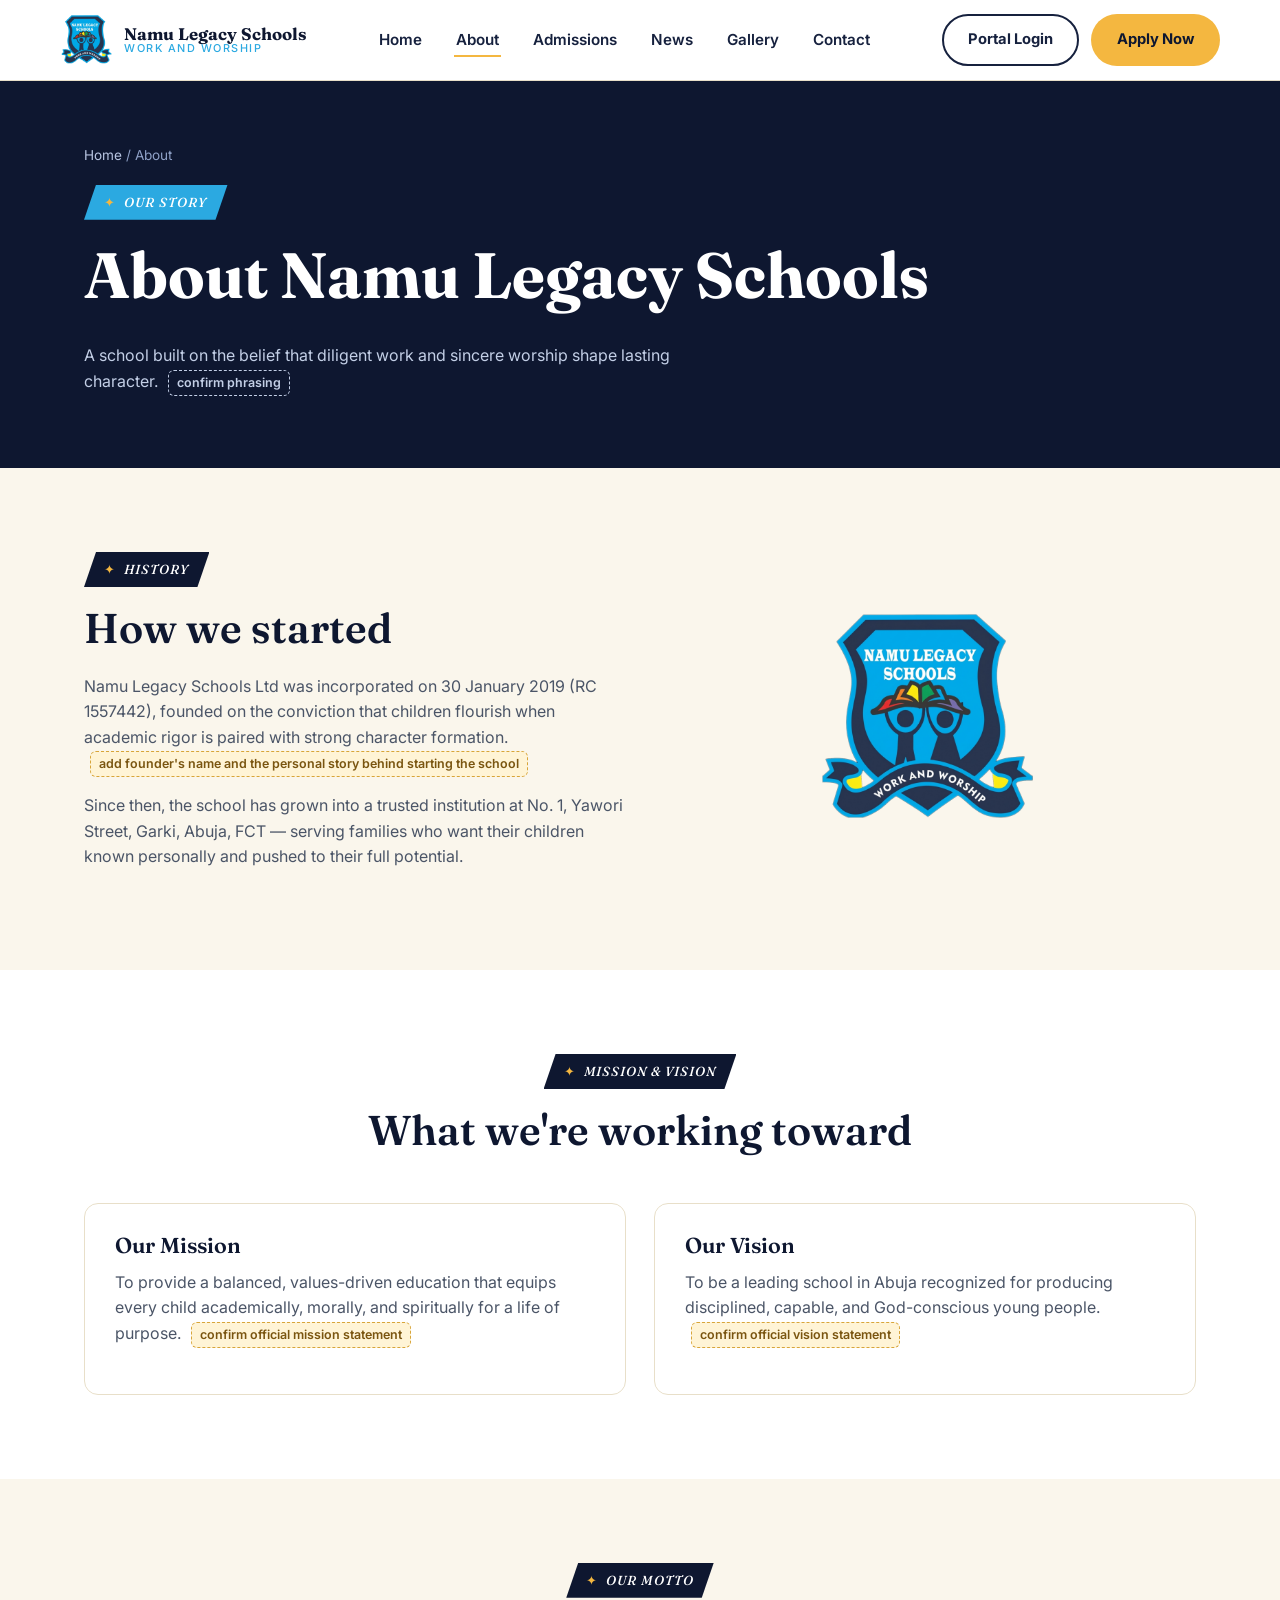
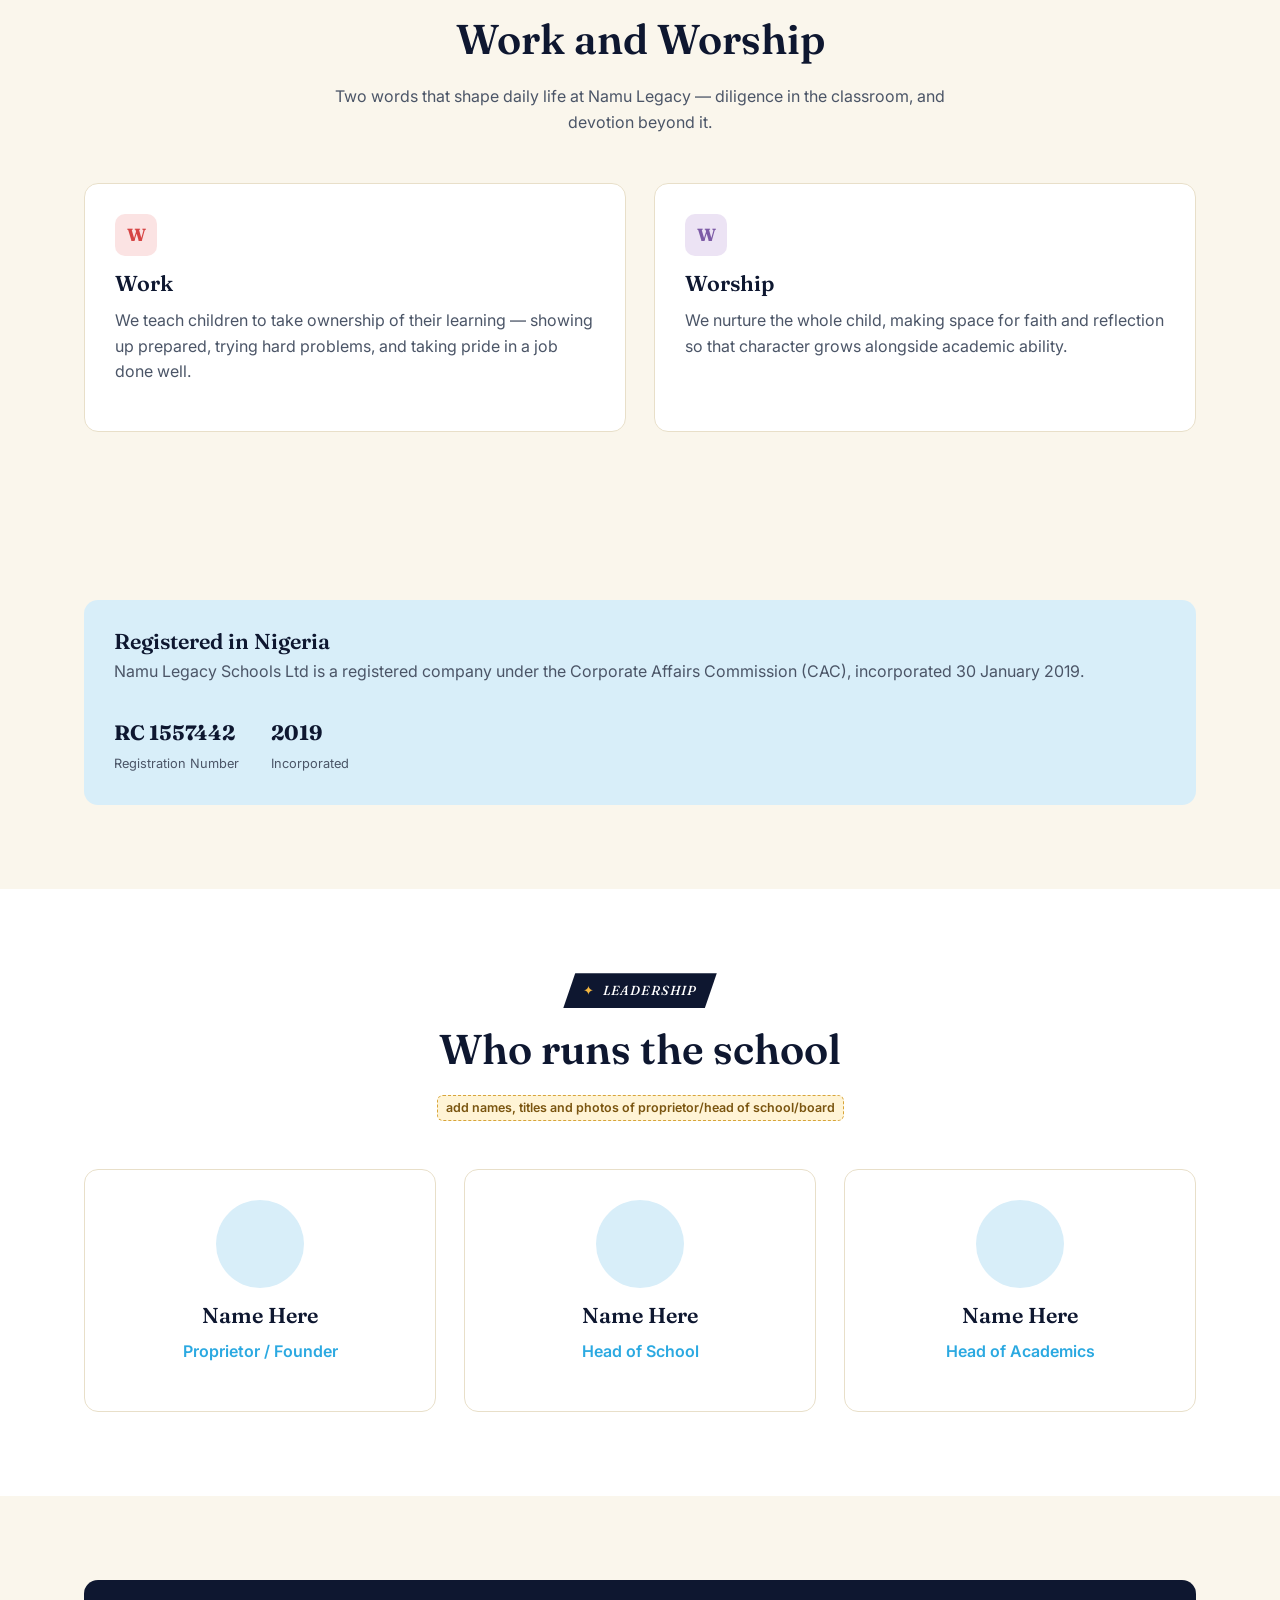
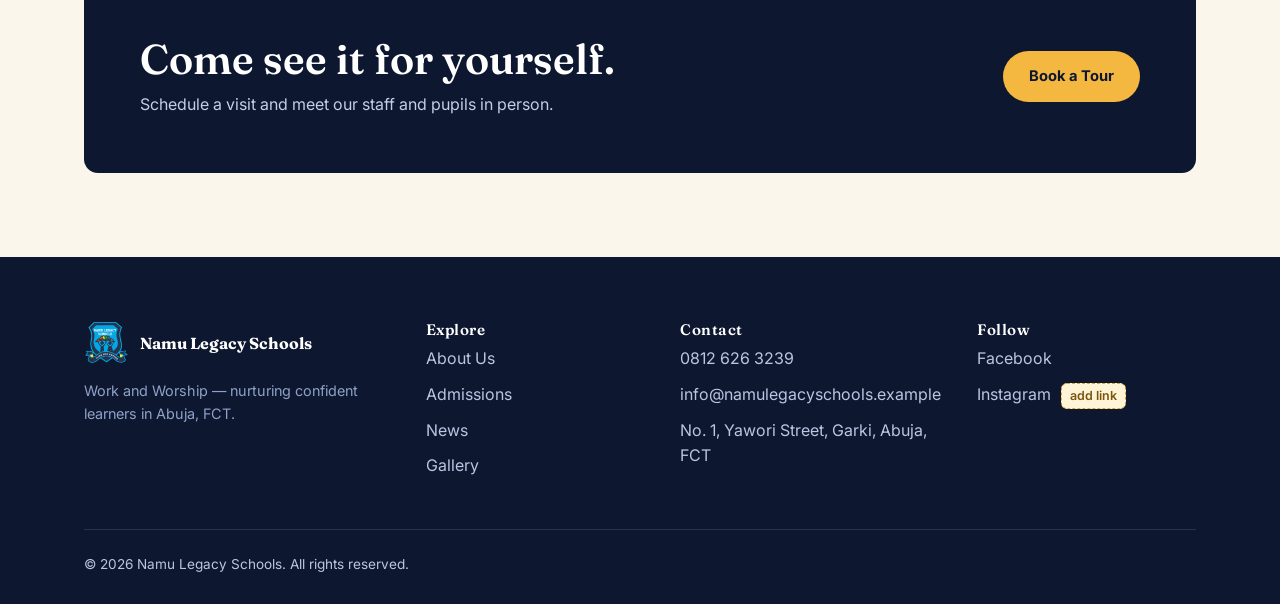
==== about.html @ 442cba7d "Add files via upload" ====
<!DOCTYPE html>
<html lang="en">
<head>
<meta charset="UTF-8">
<meta name="viewport" content="width=device-width, initial-scale=1.0">
<title>About Us | Namu Legacy Schools</title>
<meta name="description" content="Learn about Namu Legacy Schools' history, mission and the Work and Worship philosophy that guides everything we do.">
<link rel="icon" href="images/logo.png">
<link rel="preconnect" href="https://fonts.googleapis.com">
<link href="https://fonts.googleapis.com/css2?family=Fraunces:ital,wght@0,500;0,600;0,700;1,500&family=Inter:wght@400;500;600;700&display=swap" rel="stylesheet">
<link rel="stylesheet" href="css/style.css">
</head>
<body>
<a href="#main" class="skip-link">Skip to content</a>

<header class="site-header">
  <div class="container nav">
    <a href="index.html" class="brand">
      <img src="images/logo.png" alt="Namu Legacy Schools crest">
      <span class="brand-text">Namu Legacy Schools<span>Work and Worship</span></span>
    </a>
    <ul class="nav-links">
      <li><a href="index.html">Home</a></li>
      <li><a href="about.html" aria-current="page">About</a></li>
      <li><a href="admissions.html">Admissions</a></li>
      <li><a href="news.html">News</a></li>
      <li><a href="gallery.html">Gallery</a></li>
      <li><a href="contact.html">Contact</a></li>
    </ul>
    <div class="nav-cta">
      <a href="#" class="btn btn-outline">Portal Login</a>
      <a href="admissions.html" class="btn btn-primary">Apply Now</a>
    </div>
    <button class="nav-toggle" aria-label="Toggle menu" aria-expanded="false">☰</button>
  </div>
</header>

<main id="main">

  <div class="page-header">
    <div class="container">
      <div class="crumbs"><a href="index.html">Home</a> / About</div>
      <span class="ribbon">Our Story</span>
      <h1>About Namu Legacy Schools</h1>
      <p>A school built on the belief that diligent work and sincere worship shape lasting character. <span class="needs-content" style="background:transparent;border-color:#c3cfe6;color:#c3cfe6;">confirm phrasing</span></p>
    </div>
  </div>

  <section>
    <div class="container grid-2" style="align-items:center;">
      <div>
        <span class="ribbon">History</span>
        <h2>How we started</h2>
        <p>Namu Legacy Schools Ltd was incorporated on 30 January 2019 (RC 1557442), founded on the conviction that children flourish when academic rigor is paired with strong character formation. <span class="needs-content">add founder's name and the personal story behind starting the school</span></p>
        <p>Since then, the school has grown into a trusted institution at No. 1, Yawori Street, Garki, Abuja, FCT — serving families who want their children known personally and pushed to their full potential.</p>
      </div>
      <div style="text-align:center;">
        <img src="images/logo.png" alt="Namu Legacy Schools crest" style="max-width:220px;margin:0 auto;">
      </div>
    </div>
  </section>

  <section class="section-alt">
    <div class="container">
      <div class="section-head center">
        <span class="ribbon">Mission &amp; Vision</span>
        <h2>What we're working toward</h2>
      </div>
      <div class="grid-2">
        <div class="card">
          <h3>Our Mission</h3>
          <p>To provide a balanced, values-driven education that equips every child academically, morally, and spiritually for a life of purpose. <span class="needs-content">confirm official mission statement</span></p>
        </div>
        <div class="card">
          <h3>Our Vision</h3>
          <p>To be a leading school in Abuja recognized for producing disciplined, capable, and God-conscious young people. <span class="needs-content">confirm official vision statement</span></p>
        </div>
      </div>
    </div>
  </section>

  <section>
    <div class="container">
      <div class="section-head center">
        <span class="ribbon">Our Motto</span>
        <h2>Work and Worship</h2>
        <p>Two words that shape daily life at Namu Legacy — diligence in the classroom, and devotion beyond it.</p>
      </div>
      <div class="grid-2">
        <div class="card">
          <div class="mark" style="background:#fbe3e3;color:var(--book-red);">W</div>
          <h3>Work</h3>
          <p>We teach children to take ownership of their learning — showing up prepared, trying hard problems, and taking pride in a job done well.</p>
        </div>
        <div class="card">
          <div class="mark" style="background:#ece3f4;color:var(--book-purple);">W</div>
          <h3>Worship</h3>
          <p>We nurture the whole child, making space for faith and reflection so that character grows alongside academic ability.</p>
        </div>
      </div>
    </div>
  </section>

  <section>
    <div class="container">
      <div class="card" style="background:var(--sky-dim);border:none;display:flex;gap:32px;flex-wrap:wrap;align-items:center;justify-content:space-between;">
        <div>
          <h3 style="margin-bottom:4px;">Registered in Nigeria</h3>
          <p style="margin:0;color:var(--ink-soft);">Namu Legacy Schools Ltd is a registered company under the Corporate Affairs Commission (CAC), incorporated 30 January 2019.</p>
        </div>
        <div style="display:flex;gap:32px;">
          <div>
            <strong style="display:block;font-family:var(--font-display);font-size:1.3rem;color:var(--navy-deep);">RC 1557442</strong>
            <span style="font-size:0.8rem;color:var(--ink-soft);">Registration Number</span>
          </div>
          <div>
            <strong style="display:block;font-family:var(--font-display);font-size:1.3rem;color:var(--navy-deep);">2019</strong>
            <span style="font-size:0.8rem;color:var(--ink-soft);">Incorporated</span>
          </div>
        </div>
      </div>
    </div>
  </section>

  <section class="section-alt">
    <div class="container">
      <div class="section-head center">
        <span class="ribbon">Leadership</span>
        <h2>Who runs the school</h2>
        <p class="needs-content" style="display:block;width:fit-content;margin:0 auto;">add names, titles and photos of proprietor/head of school/board</p>
      </div>
      <div class="grid-3">
        <div class="card" style="text-align:center;">
          <div style="width:88px;height:88px;border-radius:50%;background:var(--sky-dim);margin:0 auto 16px;"></div>
          <h3>Name Here</h3>
          <p style="color:var(--sky);font-weight:600;">Proprietor / Founder</p>
        </div>
        <div class="card" style="text-align:center;">
          <div style="width:88px;height:88px;border-radius:50%;background:var(--sky-dim);margin:0 auto 16px;"></div>
          <h3>Name Here</h3>
          <p style="color:var(--sky);font-weight:600;">Head of School</p>
        </div>
        <div class="card" style="text-align:center;">
          <div style="width:88px;height:88px;border-radius:50%;background:var(--sky-dim);margin:0 auto 16px;"></div>
          <h3>Name Here</h3>
          <p style="color:var(--sky);font-weight:600;">Head of Academics</p>
        </div>
      </div>
    </div>
  </section>

  <section>
    <div class="container">
      <div class="cta-band">
        <div>
          <h2>Come see it for yourself.</h2>
          <p>Schedule a visit and meet our staff and pupils in person.</p>
        </div>
        <a href="contact.html" class="btn btn-primary">Book a Tour</a>
      </div>
    </div>
  </section>

</main>

<footer class="site-footer">
  <div class="container">
    <div class="footer-grid">
      <div>
        <div class="footer-brand">
          <img src="images/logo.png" alt="Namu Legacy Schools crest">
          <strong style="color:#fff;font-family:var(--font-display);">Namu Legacy Schools</strong>
        </div>
        <p style="color:#8fa1c7;font-size:0.9rem;">Work and Worship — nurturing confident learners in Abuja, FCT.</p>
      </div>
      <div>
        <h4>Explore</h4>
        <ul>
          <li><a href="about.html">About Us</a></li>
          <li><a href="admissions.html">Admissions</a></li>
          <li><a href="news.html">News</a></li>
          <li><a href="gallery.html">Gallery</a></li>
        </ul>
      </div>
      <div>
        <h4>Contact</h4>
        <ul>
          <li><a href="tel:+2348126263239">0812 626 3239</a></li>
          <li><a href="mailto:info@namulegacyschools.example">info@namulegacyschools.example</a></li>
          <li>No. 1, Yawori Street, Garki, Abuja, FCT</li>
        </ul>
      </div>
      <div>
        <h4>Follow</h4>
        <ul>
          <li><a href="https://web.facebook.com/namulegacyschools.abuja/" target="_blank" rel="noopener">Facebook</a></li>
          <li><a href="#">Instagram <span class="needs-content">add link</span></a></li>
        </ul>
      </div>
    </div>
    <div class="footer-bottom">
      <span>© <span data-year></span> Namu Legacy Schools. All rights reserved.</span>
    </div>
  </div>
</footer>

<script src="js/main.js"></script>
</body>
</html>
---- css/style.css ----
/* ===========================================================
   NAMU LEGACY SCHOOLS — Design tokens
   Palette drawn from the crest: navy shield, sky-blue field,
   gold ribbon, rainbow open-book.
   =========================================================== */

:root {
  --navy: #16213e;
  --navy-deep: #0e1730;
  --sky: #2ba9e1;
  --sky-dim: #d8eef9;
  --gold: #f4b740;
  --paper: #faf6ec;
  --paper-line: #e8dfc9;
  --ink: #1f2733;
  --ink-soft: #4b5567;
  --white: #ffffff;

  --book-red: #d64545;
  --book-green: #3f9e5b;
  --book-purple: #7d5ba6;

  --font-display: "Fraunces", "Iowan Old Style", Georgia, serif;
  --font-body: "Inter", -apple-system, BlinkMacSystemFont, "Segoe UI", sans-serif;

  --radius-card: 14px;
  --shadow-soft: 0 12px 30px -14px rgba(14, 23, 48, 0.35);
}

* { box-sizing: border-box; }
html { scroll-behavior: smooth; }

body {
  margin: 0;
  font-family: var(--font-body);
  color: var(--ink);
  background: var(--paper);
  line-height: 1.6;
  -webkit-font-smoothing: antialiased;
}

img { max-width: 100%; display: block; }
a { color: inherit; }

h1, h2, h3, h4 {
  font-family: var(--font-display);
  color: var(--navy-deep);
  margin: 0 0 0.5em;
  line-height: 1.15;
  font-weight: 600;
}

h1 { font-size: clamp(2.4rem, 5vw, 4rem); font-weight: 700; }
h2 { font-size: clamp(1.8rem, 3.4vw, 2.6rem); }
h3 { font-size: 1.35rem; }

p { margin: 0 0 1em; color: var(--ink-soft); }

.container {
  width: 100%;
  max-width: 1160px;
  margin: 0 auto;
  padding: 0 24px;
}

/* Skip link for keyboard users */
.skip-link {
  position: absolute;
  left: -999px;
  top: 0;
  background: var(--gold);
  color: var(--navy-deep);
  padding: 10px 16px;
  z-index: 999;
  font-weight: 600;
}
.skip-link:focus { left: 12px; top: 12px; }

/* ---------- Eyebrow / ribbon label (signature element) ----------
   Echoes the banner ribbon under the crest that reads
   "WORK AND WORSHIP" — used to label every section. */
.ribbon {
  display: inline-flex;
  align-items: center;
  gap: 8px;
  background: var(--navy-deep);
  color: var(--white);
  font-family: var(--font-display);
  font-style: italic;
  font-weight: 500;
  font-size: 0.82rem;
  letter-spacing: 0.08em;
  text-transform: uppercase;
  padding: 7px 20px;
  clip-path: polygon(12px 0, 100% 0, calc(100% - 12px) 100%, 0 100%);
  margin-bottom: 18px;
}
.ribbon::before { content: "✦"; color: var(--gold); font-style: normal; }

/* ---------- Header / nav ---------- */
.site-header {
  position: sticky;
  top: 0;
  z-index: 100;
  background: var(--white);
  border-bottom: 1px solid var(--paper-line);
}
.nav {
  display: flex;
  align-items: center;
  justify-content: space-between;
  padding: 14px 0;
}
.brand {
  display: flex;
  align-items: center;
  gap: 12px;
  text-decoration: none;
}
.brand img { height: 52px; width: auto; }
.brand-text {
  font-family: var(--font-display);
  font-weight: 700;
  color: var(--navy-deep);
  line-height: 1.1;
  font-size: 1.05rem;
}
.brand-text span {
  display: block;
  font-family: var(--font-body);
  font-weight: 500;
  font-size: 0.68rem;
  letter-spacing: 0.14em;
  text-transform: uppercase;
  color: var(--sky);
}

.nav-links {
  display: flex;
  align-items: center;
  gap: 30px;
  list-style: none;
  margin: 0;
  padding: 0;
}
.nav-links a {
  text-decoration: none;
  font-weight: 600;
  font-size: 0.95rem;
  color: var(--navy);
  padding: 6px 2px;
  border-bottom: 2px solid transparent;
  transition: border-color 0.2s ease;
}
.nav-links a:hover,
.nav-links a[aria-current="page"] { border-color: var(--gold); }

.btn {
  display: inline-block;
  font-family: var(--font-body);
  font-weight: 700;
  font-size: 0.92rem;
  text-decoration: none;
  padding: 12px 24px;
  border-radius: 999px;
  border: 2px solid transparent;
  cursor: pointer;
  transition: transform 0.15s ease, background 0.2s ease, color 0.2s ease;
}
.btn:hover { transform: translateY(-1px); }
.btn-primary { background: var(--gold); color: var(--navy-deep); }
.btn-primary:hover { background: #eda824; }
.btn-outline { background: transparent; border-color: var(--navy); color: var(--navy); }
.btn-outline:hover { background: var(--navy); color: var(--white); }
.btn-ghost { background: transparent; color: var(--sky); border-color: var(--sky); }
.btn-ghost:hover { background: var(--sky); color: var(--white); }

.nav-cta { display: flex; align-items: center; gap: 12px; }

.nav-toggle {
  display: none;
  background: none;
  border: none;
  font-size: 1.6rem;
  color: var(--navy);
  cursor: pointer;
}

/* ---------- Hero ---------- */
.hero {
  background: linear-gradient(160deg, var(--navy-deep) 0%, var(--navy) 62%, var(--sky) 130%);
  color: var(--white);
  position: relative;
  overflow: hidden;
}
.hero .container {
  display: grid;
  grid-template-columns: 1.1fr 0.9fr;
  gap: 48px;
  align-items: center;
  padding-top: 56px;
  padding-bottom: 56px;
}
.hero h1 { color: var(--white); }
.hero .lede { color: #cdd8ee; font-size: 1.15rem; max-width: 46ch; }
.hero-actions { display: flex; gap: 14px; margin-top: 28px; flex-wrap: wrap; }

.hero-badge-row {
  display: flex;
  gap: 28px;
  margin-top: 44px;
  padding-top: 28px;
  border-top: 1px solid rgba(255,255,255,0.18);
  flex-wrap: wrap;
}
.hero-badge-row div { min-width: 110px; }
.hero-badge-row strong {
  display: block;
  font-family: var(--font-display);
  font-size: 1.7rem;
  color: var(--gold);
}
.hero-badge-row span { font-size: 0.82rem; color: #b9c6e2; }

.hero-crest {
  text-align: center;
}
.hero-crest img { max-width: 450px; margin: 0 auto; }

/* ---------- Sections ---------- */
section { padding: 84px 0; }
.section-alt { background: var(--white); }
.section-head { max-width: 640px; margin-bottom: 48px; }
.section-head.center { margin-left: auto; margin-right: auto; text-align: center; }

/* Feature / value cards */
.grid-3 {
  display: grid;
  grid-template-columns: repeat(3, 1fr);
  gap: 28px;
}
.grid-2 { display: grid; grid-template-columns: repeat(2, 1fr); gap: 28px; }

.card {
  background: var(--white);
  border: 1px solid var(--paper-line);
  border-radius: var(--radius-card);
  padding: 30px;
  position: relative;
}
.card .mark {
  width: 42px; height: 42px;
  border-radius: 10px;
  background: var(--sky-dim);
  color: var(--sky);
  display: flex; align-items: center; justify-content: center;
  font-family: var(--font-display); font-weight: 700; font-size: 1.1rem;
  margin-bottom: 16px;
}

/* Alternating accent colors on the "pillars" cards — echoes the
   rainbow pages of the open book in the crest */
.grid-3 .card:nth-child(1) .mark { background: #fbe3e3; color: var(--book-red); }
.grid-3 .card:nth-child(2) .mark { background: #e1f2e6; color: var(--book-green); }
.grid-3 .card:nth-child(3) .mark { background: #ece3f4; color: var(--book-purple); }

/* CTA banner */
.cta-band {
  background: var(--navy-deep);
  color: var(--white);
  border-radius: var(--radius-card);
  padding: 56px;
  display: flex;
  align-items: center;
  justify-content: space-between;
  gap: 24px;
  flex-wrap: wrap;
}
.cta-band h2 { color: var(--white); margin-bottom: 8px; }
.cta-band p { color: #c3cfe6; margin: 0; }

/* Footer */
.site-footer {
  background: var(--navy-deep);
  color: #b9c6e2;
  padding: 64px 0 28px;
}
.footer-grid {
  display: grid;
  grid-template-columns: 1.4fr 1fr 1fr 1fr;
  gap: 36px;
  padding-bottom: 40px;
  border-bottom: 1px solid rgba(255,255,255,0.12);
}
.footer-grid h4 { color: var(--white); font-size: 0.95rem; letter-spacing: 0.03em; }
.footer-grid ul { list-style: none; margin: 0; padding: 0; }
.footer-grid li { margin-bottom: 10px; }
.footer-grid a { text-decoration: none; color: #b9c6e2; }
.footer-grid a:hover { color: var(--gold); }
.footer-brand { display: flex; gap: 12px; align-items: center; margin-bottom: 14px; }
.footer-brand img { height: 44px; }
.footer-bottom {
  padding-top: 24px;
  display: flex;
  justify-content: space-between;
  font-size: 0.85rem;
  flex-wrap: wrap;
  gap: 12px;
}

/* ---------- Page header (interior pages) ---------- */
.page-header {
  background: var(--navy-deep);
  color: var(--white);
  padding: 64px 0 56px;
}
.page-header .ribbon { background: var(--sky); }
.page-header h1 { color: var(--white); }
.page-header p { color: #c3cfe6; max-width: 60ch; }
.crumbs { font-size: 0.85rem; color: #8fa1c7; margin-bottom: 18px; }
.crumbs a { color: #b9c6e2; text-decoration: none; }

/* ---------- Forms ---------- */
.form-card {
  background: var(--white);
  border-radius: var(--radius-card);
  border: 1px solid var(--paper-line);
  padding: 36px;
  box-shadow: var(--shadow-soft);
}
.form-row { display: grid; grid-template-columns: 1fr 1fr; gap: 18px; }
.field { margin-bottom: 18px; }
.field label {
  display: block;
  font-weight: 700;
  font-size: 0.85rem;
  margin-bottom: 6px;
  color: var(--navy);
}
.field input, .field select, .field textarea {
  width: 100%;
  padding: 12px 14px;
  border: 1.5px solid var(--paper-line);
  border-radius: 8px;
  font-family: var(--font-body);
  font-size: 0.96rem;
  background: var(--paper);
  color: var(--ink);
}
.field input:focus, .field select:focus, .field textarea:focus {
  outline: none;
  border-color: var(--sky);
  background: var(--white);
}
.field textarea { resize: vertical; min-height: 110px; }
.form-note { font-size: 0.82rem; color: var(--ink-soft); margin-top: 6px; }
.form-success {
  display: none;
  background: #e1f2e6;
  border: 1px solid var(--book-green);
  color: #1e5f33;
  padding: 14px 18px;
  border-radius: 10px;
  margin-bottom: 18px;
  font-weight: 600;
}

/* Info list (contact page) */
.info-list { list-style: none; margin: 0; padding: 0; }
.info-list li {
  display: flex;
  gap: 14px;
  padding: 16px 0;
  border-bottom: 1px solid var(--paper-line);
}
.info-list .ic {
  width: 38px; height: 38px; flex: none;
  border-radius: 9px;
  background: var(--sky-dim);
  color: var(--sky);
  display: flex; align-items: center; justify-content: center;
  font-weight: 700;
}

/* Timeline (admissions steps) */
.steps { counter-reset: step; list-style: none; margin: 0; padding: 0; }
.steps li {
  counter-increment: step;
  position: relative;
  padding-left: 56px;
  margin-bottom: 30px;
}
.steps li::before {
  content: counter(step);
  position: absolute;
  left: 0; top: 0;
  width: 38px; height: 38px;
  background: var(--navy-deep);
  color: var(--gold);
  border-radius: 10px;
  display: flex; align-items: center; justify-content: center;
  font-family: var(--font-display); font-weight: 700;
}

/* Gallery */
.gallery-grid {
  display: grid;
  grid-template-columns: repeat(3, 1fr);
  gap: 16px;
}
.gallery-grid figure {
  margin: 0;
  border-radius: 12px;
  overflow: hidden;
  aspect-ratio: 4/3;
  background: var(--sky-dim);
  display: flex; align-items: center; justify-content: center;
  color: var(--sky);
  font-family: var(--font-display);
  font-style: italic;
  text-align: center;
  padding: 12px;
  border: 1px solid var(--paper-line);
}

/* News cards */
.news-card {
  background: var(--white);
  border: 1px solid var(--paper-line);
  border-radius: var(--radius-card);
  overflow: hidden;
}
.news-thumb {
  aspect-ratio: 16/9;
  background: linear-gradient(135deg, var(--sky), var(--navy));
  color: var(--white);
  display: flex; align-items: center; justify-content: center;
  font-family: var(--font-display); font-style: italic;
}
.news-body { padding: 22px; }
.news-date {
  font-size: 0.78rem;
  font-weight: 700;
  letter-spacing: 0.06em;
  text-transform: uppercase;
  color: var(--sky);
}

/* Placeholder callout — flags content the school needs to replace */
.needs-content {
  display: inline-block;
  background: #fff4d6;
  border: 1px dashed #d8a53a;
  color: #7a5510;
  font-size: 0.78rem;
  padding: 2px 8px;
  border-radius: 6px;
  margin-left: 6px;
  font-weight: 600;
}

/* ========== ANIMATIONS ========== */

@keyframes fadeInUp {
  from {
    opacity: 0;
    transform: translateY(24px);
  }
  to {
    opacity: 1;
    transform: translateY(0);
  }
}

@keyframes fadeIn {
  from {
    opacity: 0;
  }
  to {
    opacity: 1;
  }
}

@keyframes slideInLeft {
  from {
    opacity: 0;
    transform: translateX(-24px);
  }
  to {
    opacity: 1;
    transform: translateX(0);
  }
}

@keyframes slideInRight {
  from {
    opacity: 0;
    transform: translateX(24px);
  }
  to {
    opacity: 1;
    transform: translateX(0);
  }
}

@keyframes pulse {
  0%, 100% {
    opacity: 1;
  }
  50% {
    opacity: 0.7;
  }
}

@keyframes scaleIn {
  from {
    opacity: 0;
    transform: scale(0.95);
  }
  to {
    opacity: 1;
    transform: scale(1);
  }
}

@keyframes float {
  0%, 100% {
    transform: translateY(0px);
  }
  50% {
    transform: translateY(-8px);
  }
}

/* Hero section animations */
.hero .container > div:first-child h1 {
  animation: fadeInUp 0.8s ease-out 0.2s both;
}

.hero .container > div:first-child p {
  animation: fadeInUp 0.8s ease-out 0.4s both;
}

.hero-actions {
  animation: fadeInUp 0.8s ease-out 0.5s both;
}

.hero-badge-row {
  animation: fadeInUp 0.8s ease-out 0.6s both;
}

.hero-crest {
  animation: slideInRight 0.8s ease-out 0.3s both;
}

.hero-crest img {
  animation: float 3s ease-in-out infinite;
}

/* Ribbon animations */
.ribbon {
  animation: fadeInUp 0.6s ease-out 0.15s both;
}

/* Card animations with stagger */
.card {
  animation: fadeInUp 0.7s ease-out both;
  transition: transform 0.3s ease, box-shadow 0.3s ease;
}

.grid-3 .card {
  animation: fadeInUp 0.7s ease-out both;
}

.grid-3 .card:nth-child(1) {
  animation-delay: 0.2s;
}

.grid-3 .card:nth-child(2) {
  animation-delay: 0.35s;
}

.grid-3 .card:nth-child(3) {
  animation-delay: 0.5s;
}

.grid-2 .card:nth-child(1) {
  animation-delay: 0.2s;
}

.grid-2 .card:nth-child(2) {
  animation-delay: 0.35s;
}

/* Card hover effect */
.card:hover {
  transform: translateY(-6px);
  box-shadow: 0 16px 40px -12px rgba(14, 23, 48, 0.5);
}

/* News card animations */
.news-card {
  animation: fadeInUp 0.7s ease-out both;
}

.grid-3 .news-card:nth-child(1) {
  animation-delay: 0.2s;
}

.grid-3 .news-card:nth-child(2) {
  animation-delay: 0.35s;
}

.grid-3 .news-card:nth-child(3) {
  animation-delay: 0.5s;
}

.news-card:hover {
  transform: translateY(-4px);
  box-shadow: 0 12px 32px -10px rgba(14, 23, 48, 0.3);
}

/* CTA band animation */
.cta-band {
  animation: fadeInUp 0.8s ease-out 0.2s both;
  transition: transform 0.3s ease;
}

.cta-band:hover {
  transform: translateY(-4px);
}

/* Gallery animation */
.gallery-grid figure {
  animation: scaleIn 0.6s ease-out both;
  transition: transform 0.3s ease, box-shadow 0.3s ease;
}

.gallery-grid figure:nth-child(1) { animation-delay: 0.1s; }
.gallery-grid figure:nth-child(2) { animation-delay: 0.2s; }
.gallery-grid figure:nth-child(3) { animation-delay: 0.3s; }
.gallery-grid figure:nth-child(4) { animation-delay: 0.15s; }
.gallery-grid figure:nth-child(5) { animation-delay: 0.25s; }
.gallery-grid figure:nth-child(6) { animation-delay: 0.35s; }
.gallery-grid figure:nth-child(7) { animation-delay: 0.2s; }
.gallery-grid figure:nth-child(8) { animation-delay: 0.3s; }
.gallery-grid figure:nth-child(9) { animation-delay: 0.4s; }

.gallery-grid figure:hover {
  transform: scale(1.05);
  box-shadow: 0 8px 24px -8px rgba(14, 23, 48, 0.3);
}

/* Section head animation */
.section-head {
  animation: fadeInUp 0.7s ease-out 0.1s both;
}

/* Button hover/active animations */
.btn {
  transition: transform 0.15s ease, background 0.2s ease, color 0.2s ease, box-shadow 0.2s ease;
}

.btn:hover {
  transform: translateY(-2px);
  box-shadow: 0 8px 16px -4px rgba(14, 23, 48, 0.2);
}

.btn:active {
  transform: translateY(0);
}

/* Navigation link hover animation */
.nav-links a {
  position: relative;
  transition: border-color 0.3s ease, color 0.3s ease;
}

/* Form field animations */
.field input,
.field select,
.field textarea {
  transition: border-color 0.3s ease, background 0.3s ease, box-shadow 0.3s ease;
}

.field input:focus,
.field select:focus,
.field textarea:focus {
  box-shadow: 0 0 0 3px rgba(43, 169, 225, 0.1);
}

/* Footer link hover animation */
.footer-grid a {
  transition: color 0.3s ease;
}

/* ---------- Responsive ---------- */
@media (max-width: 1025px) {
  .nav-cta .btn {
    padding: 10px 16px;
    font-size: 0.85rem;
    white-space: nowrap;
  }
}
@media (max-width: 880px) {
  .hero .container { grid-template-columns: 1fr; gap: 32px; padding-top: 48px; padding-bottom: 48px; }
  .grid-3, .form-row, .footer-grid, .gallery-grid { grid-template-columns: 1fr 1fr; }
  .nav-links { display: none; }
  .nav-cta { display: none; }
  .nav-toggle { display: block; }
  .nav {
    position: relative;
  }
  .nav.open .nav-toggle {
    display: none;
  }
  .nav.open .nav-cta {
    display: flex;
    flex-direction: column;
    position: absolute;
    top: 100%;
    left: 0;
    right: 0;
    width: 100%;
    background: var(--white);
    padding: 10px 24px;
    border-bottom: 1px solid var(--paper-line);
    gap: 8px;
    z-index: 50;
  }
  .nav.open .nav-cta .btn {
    width: 100%;
    text-align: center;
    padding: 9px 12px;
    font-size: 0.8rem;
    font-weight: 700;
  }
  .nav.open .nav-cta .btn-primary {
    background: var(--gold);
    color: var(--navy-deep);
    border: 2px solid var(--gold);
  }
  .nav.open .nav-cta .btn-outline {
    background: transparent;
    border: 2px solid var(--navy);
    color: var(--navy);
  }
  .nav.open .nav-links {
    display: flex;
    flex-direction: column;
    position: absolute;
    top: calc(100% + 100px);
    left: 0;
    right: 0;
    width: 100%;
    background: var(--white);
    padding: 12px 24px;
    border-bottom: 1px solid var(--paper-line);
    gap: 0;
    z-index: 50;
    max-height: 50vh;
    overflow-y: auto;
  }
  .nav.open .nav-links li {
    padding: 12px 0;
    border-bottom: 1px solid var(--paper-line);
  }
  .nav.open .nav-links li:last-child {
    border-bottom: none;
  }
}
@media (max-width: 560px) {
  .grid-3, .grid-2, .form-row, .footer-grid, .gallery-grid { grid-template-columns: 1fr; }
  section { padding: 56px 0; }
  .cta-band { padding: 32px; }
  .btn { padding: 10px 18px; font-size: 0.85rem; }
  .hero .lede { font-size: 1rem; }
  .hero-crest img { max-width: 280px; }
  .hero-actions { gap: 10px; }
  .cta-band > div:last-child { display: flex; gap: 10px; flex-wrap: wrap; width: 100%; }
  .cta-band > div:last-child .btn { flex: 1 1 45%; }
  .nav.open .nav-links {
    max-height: 50vh;
  }
}
@media (max-width: 420px) {
  .hero .container { gap: 24px; padding-top: 44px; padding-bottom: 44px; }
  .hero .lede { font-size: 1rem; }
  .hero-crest img { max-width: 240px; }
}
@media (max-width: 380px) {
  .container { padding: 0 16px; }
  .btn { padding: 8px 12px; font-size: 0.8rem; }
  .hero .container { gap: 20px; padding-top: 40px; padding-bottom: 40px; }
  h1 { font-size: clamp(1.8rem, 5vw, 2.8rem); }
  h2 { font-size: clamp(1.3rem, 3vw, 1.8rem); }
  .hero h1 { color: var(--white); }
  .hero .lede { font-size: 0.95rem; color: #cdd8ee; }
  .hero-badge-row { gap: 16px; }
  .hero-badge-row div { min-width: auto; }
  .hero-badge-row strong { font-size: 1.3rem; }
  .hero-badge-row span { font-size: 0.7rem; }
  .hero-crest img { max-width: 200px; }
  section { padding: 40px 0; }
  .cta-band { padding: 24px 16px; }
  .ribbon { padding: 6px 16px; font-size: 0.75rem; }
  .card { padding: 20px; }
  .news-card { border-radius: 10px; }
  .nav.open .nav-links {
    max-height: 40vh;
    padding: 10px 20px;
  }
  .nav.open .nav-links li {
    padding: 10px 0;
    font-size: 0.9rem;
  }
  .nav.open .nav-cta {
    padding: 10px 20px;
    gap: 8px;
  }
  .nav.open .nav-cta .btn {
    padding: 8px 12px;
    font-size: 0.75rem;
  }
  .hero-actions {
    flex-direction: column;
    gap: 8px;
  }
  .hero-actions .btn { 
    width: 100%;
    box-sizing: border-box;
  }
  .cta-band > div:last-child {
    flex-direction: column;
    gap: 8px;
  }
  .cta-band > div:last-child .btn { 
    width: 100%;
    box-sizing: border-box;
  }
}

@media (prefers-reduced-motion: reduce) {
  html { scroll-behavior: auto; }
  * { transition: none !important; }
}
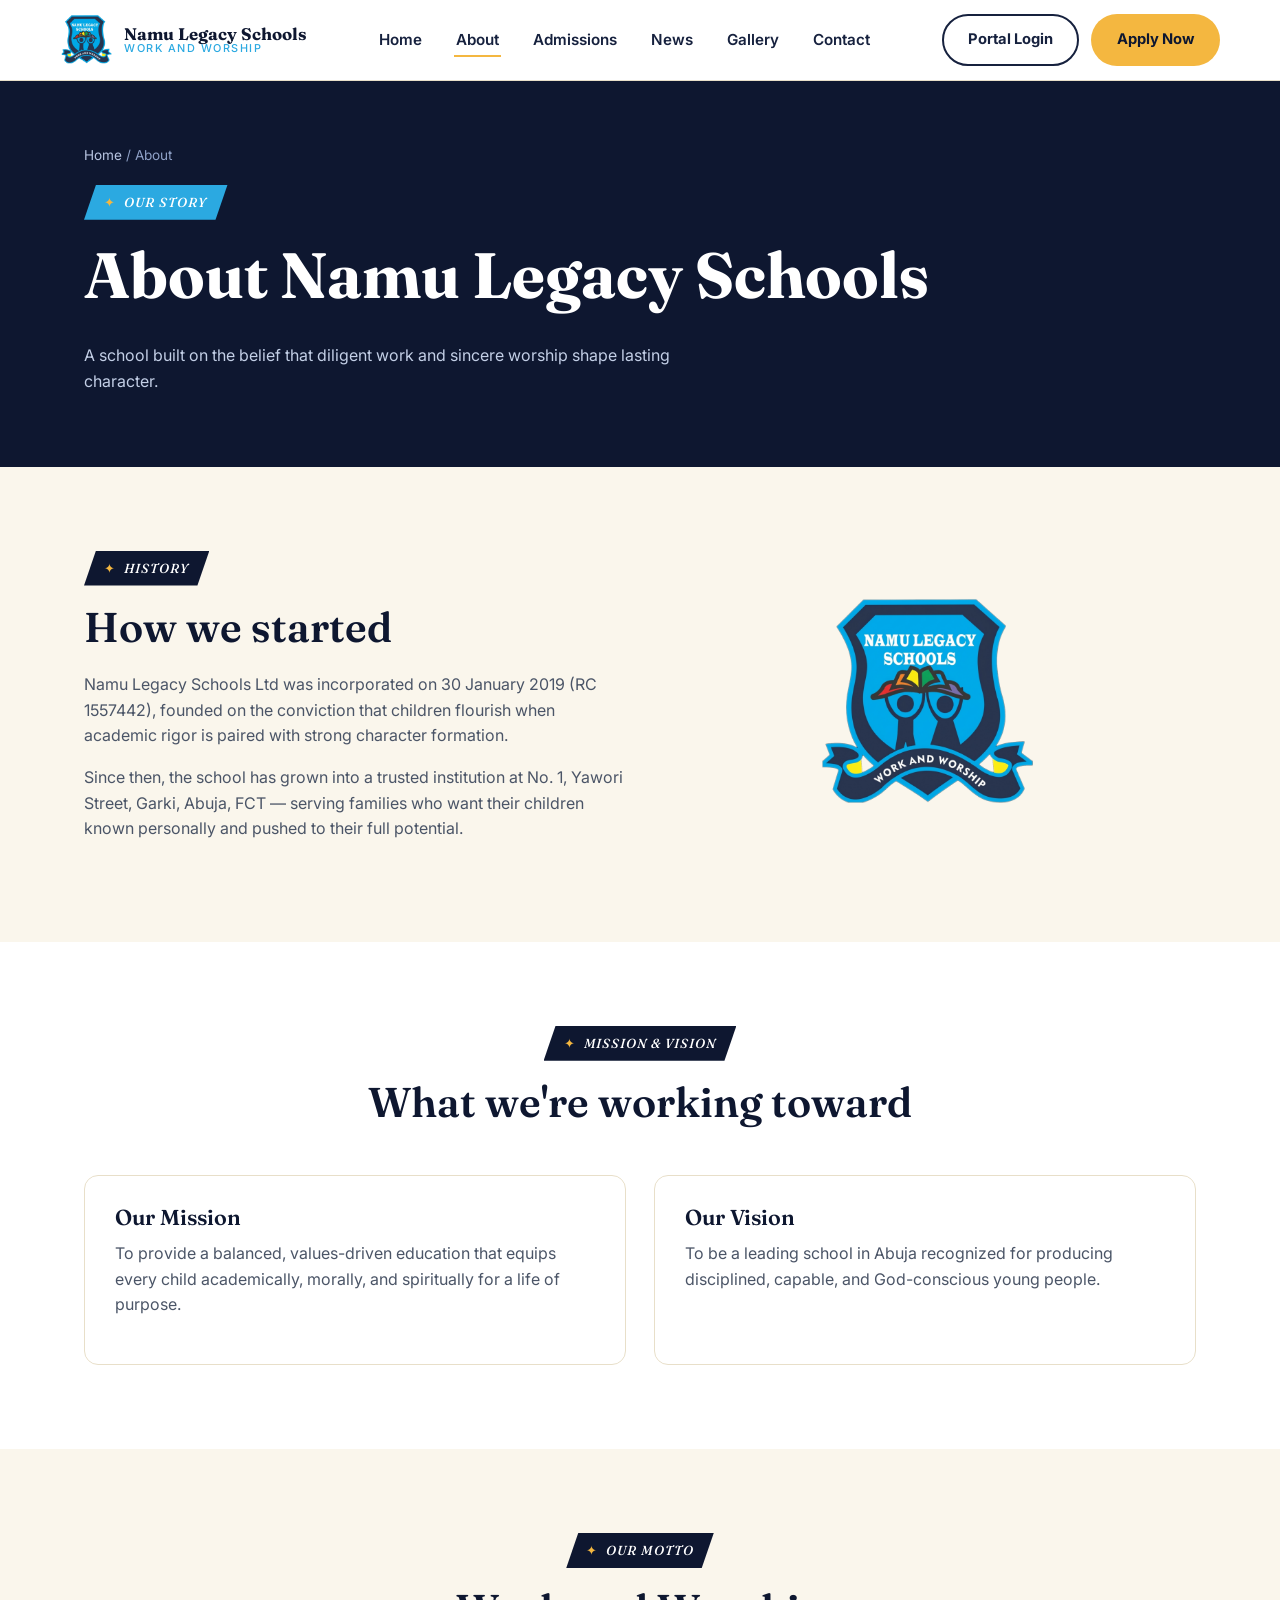
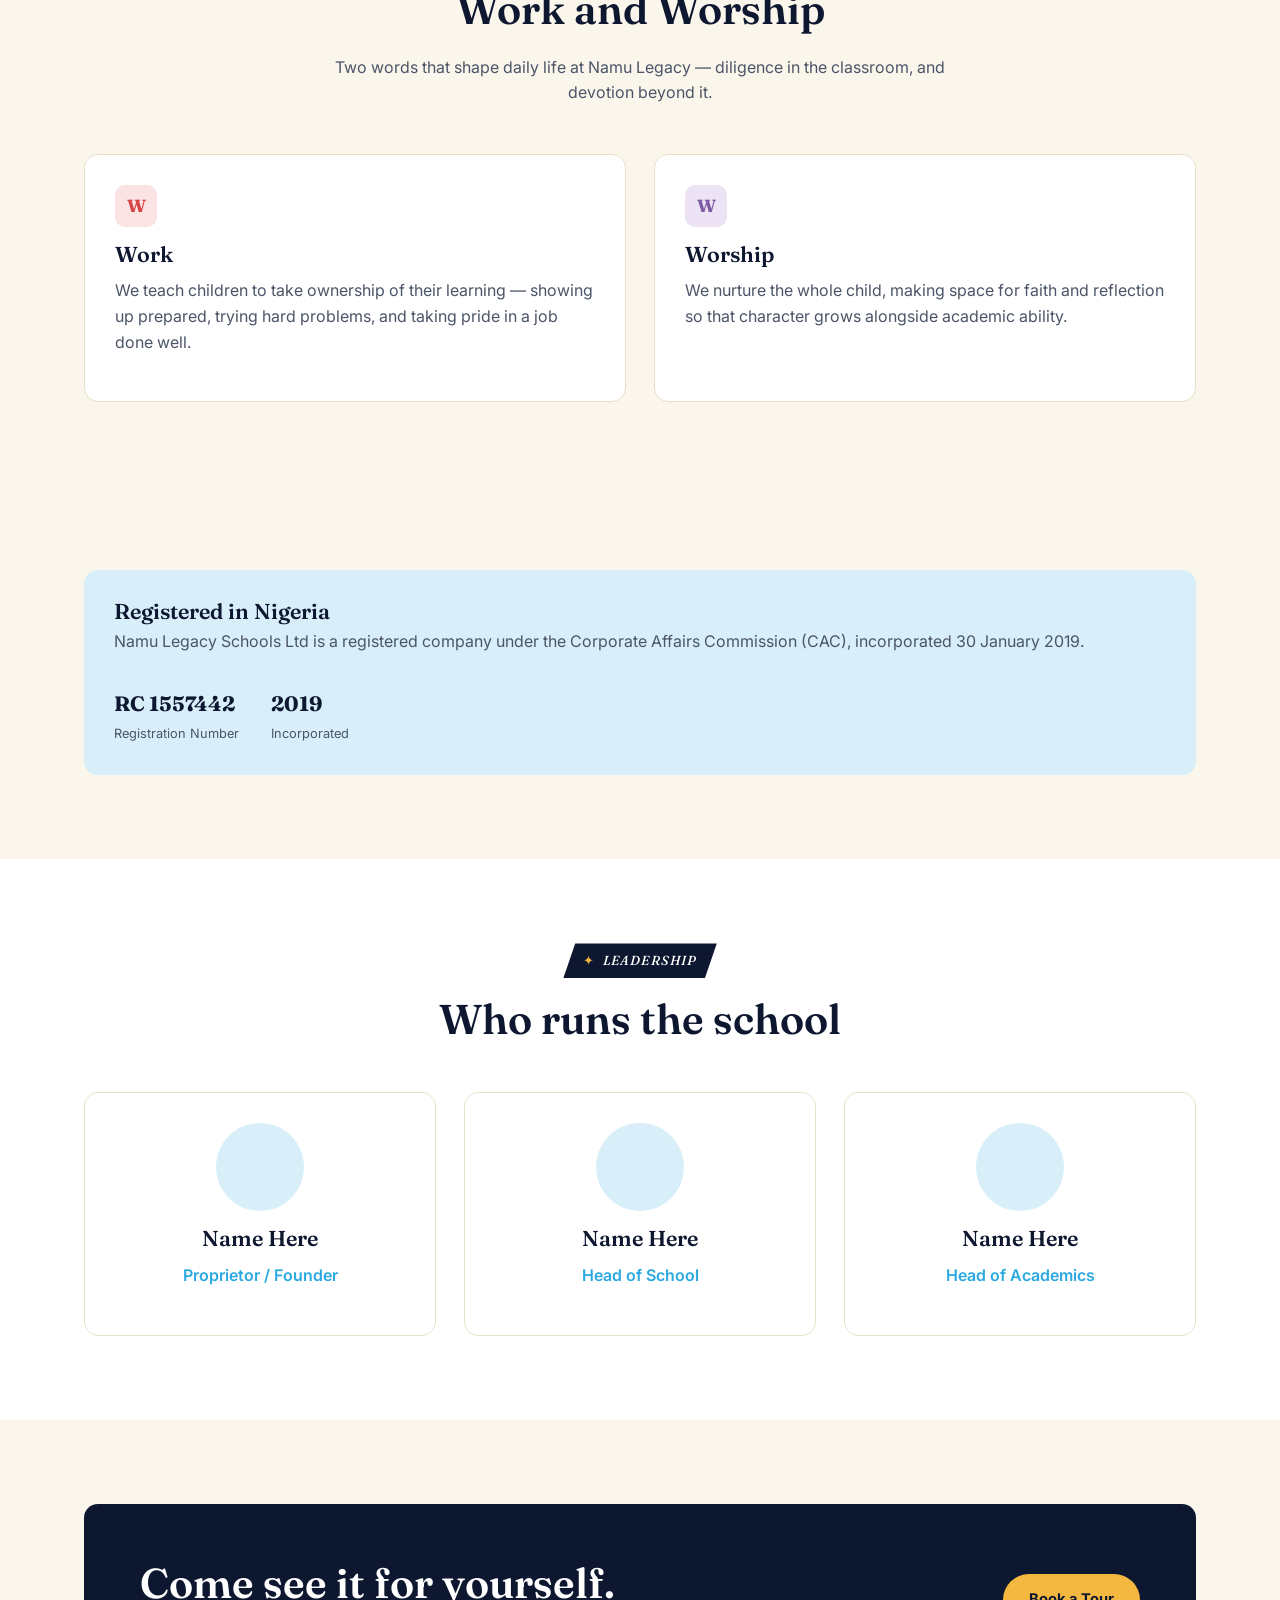
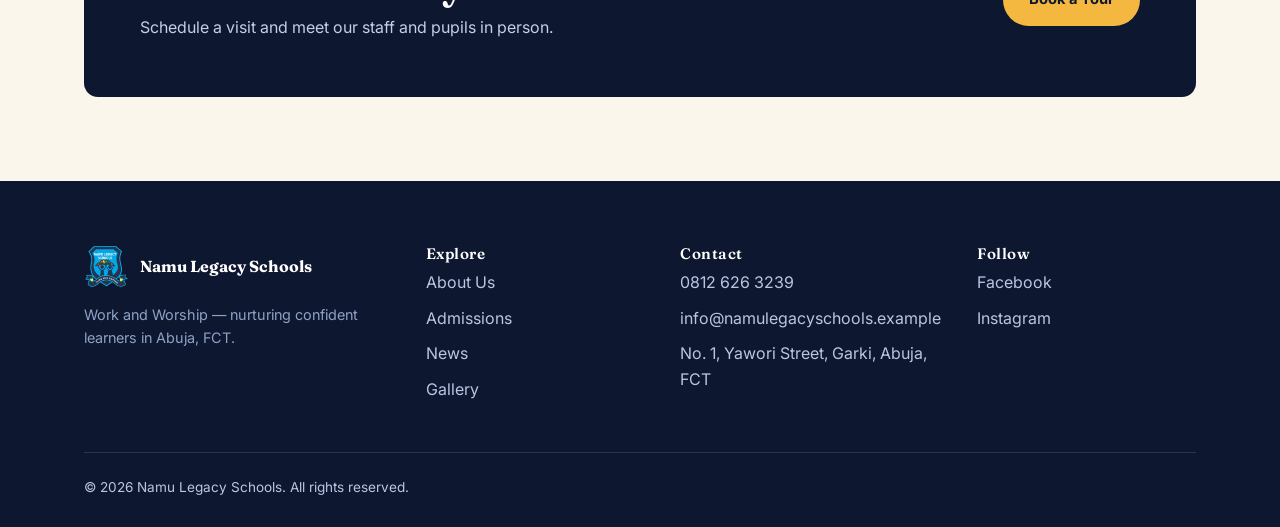
==== commit e7d1c298: "Update about.html" ====
--- a/about.html
+++ b/about.html
@@ -42,7 +42,7 @@
       <div class="crumbs"><a href="index.html">Home</a> / About</div>
       <span class="ribbon">Our Story</span>
       <h1>About Namu Legacy Schools</h1>
-      <p>A school built on the belief that diligent work and sincere worship shape lasting character. <span class="needs-content" style="background:transparent;border-color:#c3cfe6;color:#c3cfe6;">confirm phrasing</span></p>
+      <p>A school built on the belief that diligent work and sincere worship shape lasting character.</p>
     </div>
   </div>
 
@@ -51,7 +51,7 @@
       <div>
         <span class="ribbon">History</span>
         <h2>How we started</h2>
-        <p>Namu Legacy Schools Ltd was incorporated on 30 January 2019 (RC 1557442), founded on the conviction that children flourish when academic rigor is paired with strong character formation. <span class="needs-content">add founder's name and the personal story behind starting the school</span></p>
+        <p>Namu Legacy Schools Ltd was incorporated on 30 January 2019 (RC 1557442), founded on the conviction that children flourish when academic rigor is paired with strong character formation.</p>
         <p>Since then, the school has grown into a trusted institution at No. 1, Yawori Street, Garki, Abuja, FCT — serving families who want their children known personally and pushed to their full potential.</p>
       </div>
       <div style="text-align:center;">
@@ -69,11 +69,11 @@
       <div class="grid-2">
         <div class="card">
           <h3>Our Mission</h3>
-          <p>To provide a balanced, values-driven education that equips every child academically, morally, and spiritually for a life of purpose. <span class="needs-content">confirm official mission statement</span></p>
+          <p>To provide a balanced, values-driven education that equips every child academically, morally, and spiritually for a life of purpose.</p>
         </div>
         <div class="card">
           <h3>Our Vision</h3>
-          <p>To be a leading school in Abuja recognized for producing disciplined, capable, and God-conscious young people. <span class="needs-content">confirm official vision statement</span></p>
+          <p>To be a leading school in Abuja recognized for producing disciplined, capable, and God-conscious young people.</p>
         </div>
       </div>
     </div>
@@ -127,7 +127,6 @@
       <div class="section-head center">
         <span class="ribbon">Leadership</span>
         <h2>Who runs the school</h2>
-        <p class="needs-content" style="display:block;width:fit-content;margin:0 auto;">add names, titles and photos of proprietor/head of school/board</p>
       </div>
       <div class="grid-3">
         <div class="card" style="text-align:center;">
@@ -194,7 +193,7 @@
         <h4>Follow</h4>
         <ul>
           <li><a href="https://web.facebook.com/namulegacyschools.abuja/" target="_blank" rel="noopener">Facebook</a></li>
-          <li><a href="#">Instagram <span class="needs-content">add link</span></a></li>
+          <li><a href="#">Instagram</a></li>
         </ul>
       </div>
     </div>
